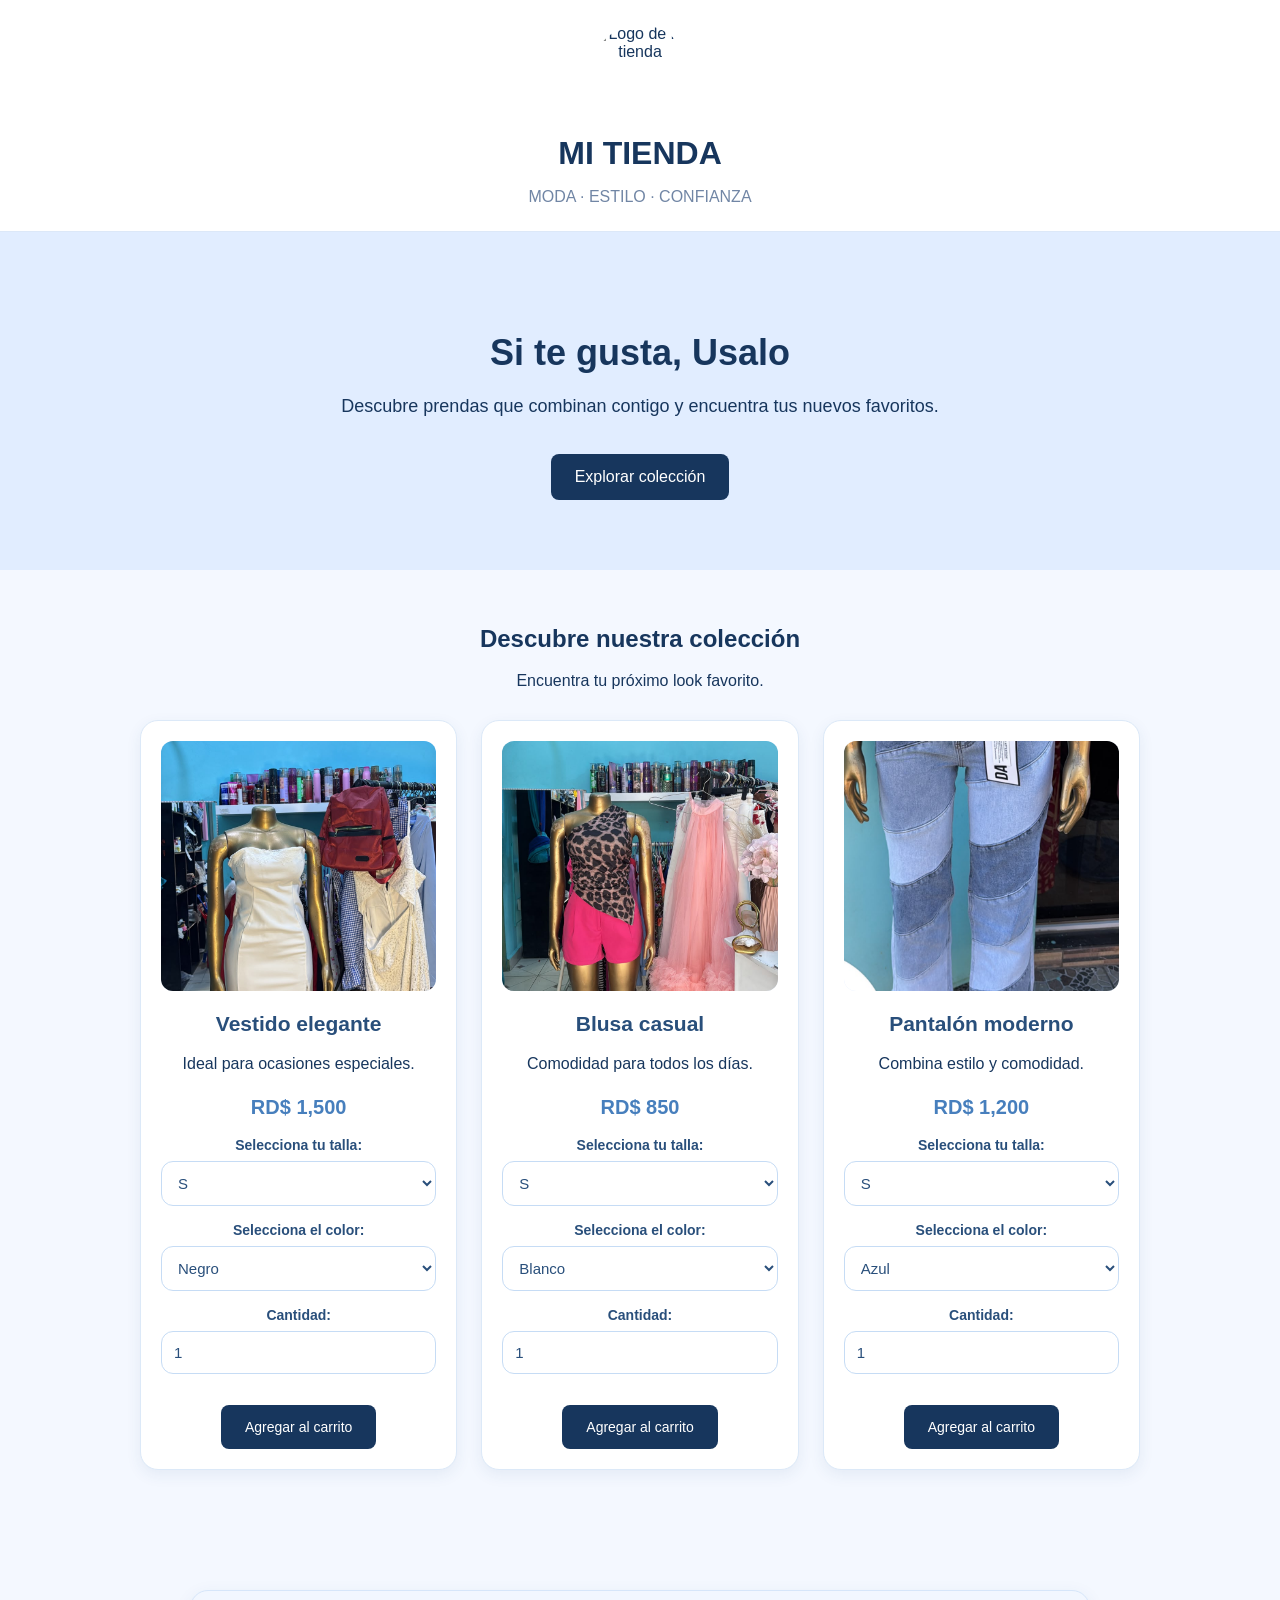
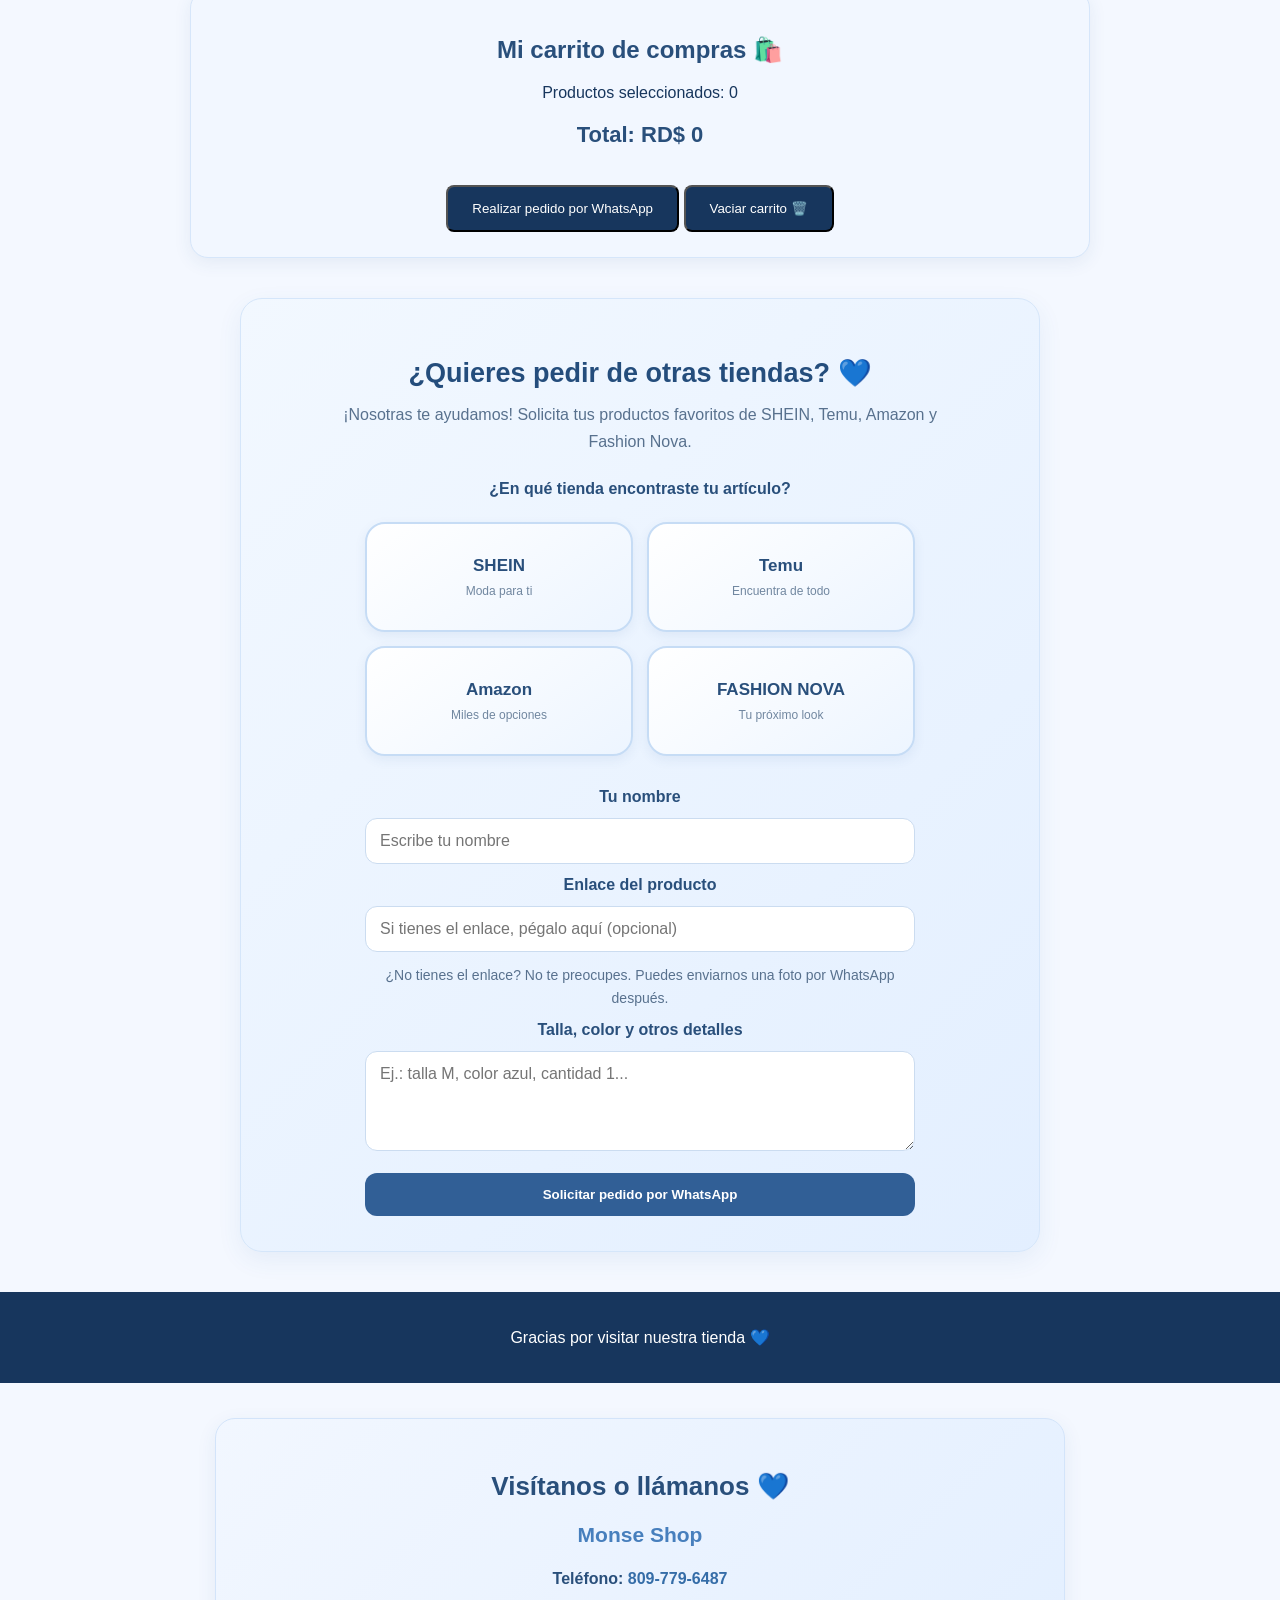
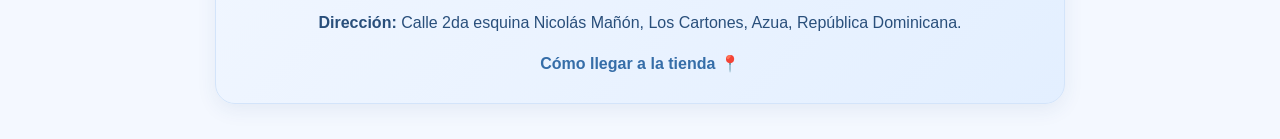
==== index.html @ 0945cb8c "Add files via upload" ====
<!DOCTYPE html>
<html lang="es">
<head>
    <meta charset="UTF-8">
    <meta name="viewport" content="width=device-width, initial-scale=1.0">
    <title>Monse shop</title>
    <link rel="stylesheet" href="style.css">
</head>
<body>
<header>
    <img src="imagenes/logo.jpeg" alt="Logo de mi tienda" class="logo">

    <h1>MI TIENDA</h1>
    <p>MODA · ESTILO · CONFIANZA</p>
</header>

    <main>
        <section class="portada">
            <h2>Si te gusta, Usalo</h2>

            <p>
                Descubre prendas que combinan contigo
                y encuentra tus nuevos favoritos.
            </p>

            <a href="#coleccion" class="boton">
                Explorar colección
            </a>
        </section>

        <section id="coleccion">
    <h2>Descubre nuestra colección</h2>
    <p>Encuentra tu próximo look favorito.</p>

    <div class="productos">

        <article class="producto">
            <div class="foto-producto">
            <img src="imagenes/Vestido.jpeg"  alt="vestido elegante">
            </div>
            <h3>Vestido elegante</h3>
            <p>Ideal para ocasiones especiales.</p>
           <p class="precio">RD$ 1,500</p>

<label for="talla-vestido">Selecciona tu talla:</label>
<select id="talla-vestido" class="opcion-producto">
    <option value="S">S</option>
    <option value="M">M</option>
    <option value="L">L</option>
    <option value="XL">XL</option>
</select>

<label for="color-vestido">Selecciona el color:</label>
<select id="color-vestido" class="opcion-producto">
    <option value="Negro">Negro</option>
    <option value="Azul">Azul</option>
    <option value="Blanco">Blanco</option>
    <option value="Rojo">Rojo</option>
</select>

<label for="cantidad-vestido">Cantidad:</label>
<input type="number" id="cantidad-vestido"
       class="opcion-producto" min="1" step="1" value="1" required>

<button class="boton agregar-carrito"
        data-nombre="Vestido elegante"
        data-precio="1500"
        data-talla="talla-vestido"
        data-color="color-vestido"
        data-cantidad="cantidad-vestido">
    Agregar al carrito
</button>
 
</a>
        </article>

        <article class="producto">
            <div class="foto-producto">
            <img src="imagenes/Blusa.jpeg"  alt="Blusa casual">
            </div>
            <h3>Blusa casual</h3>
            <p>Comodidad para todos los días.</p>
           <p class="precio">RD$ 850</p>

<label for="talla-blusa">Selecciona tu talla:</label>
<select id="talla-blusa" class="opcion-producto">
    <option value="S">S</option>
    <option value="M">M</option>
    <option value="L">L</option>
    <option value="XL">XL</option>
</select>

<label for="color-blusa">Selecciona el color:</label>
<select id="color-blusa" class="opcion-producto">
    <option value="Blanco">Blanco</option>
    <option value="Negro">Negro</option>
    <option value="Azul">Azul</option>
    <option value="Rosado">Rosado</option>
</select>

<label for="cantidad-blusa">Cantidad:</label>
<input type="number" id="cantidad-blusa"
       class="opcion-producto" min="1" step="1" value="1" required>

<button class="boton agregar-carrito"
        data-nombre="Blusa casual"
        data-precio="850"
        data-talla="talla-blusa"
        data-color="color-blusa"
        data-cantidad="cantidad-blusa">
    Agregar al carrito
</button>
  
        </article>

        <article class="producto">
            <div class="foto-producto">
            <img src="imagenes/Jeans.jpeg"  alt="Pantalón moderno">
            </div>
            <h3>Pantalón moderno</h3>
            <p>Combina estilo y comodidad.</p>
           <p class="precio">RD$ 1,200</p>

<label for="talla-jeans">Selecciona tu talla:</label>
<select id="talla-jeans" class="opcion-producto">
    <option value="S">S</option>
    <option value="M">M</option>
    <option value="L">L</option>
    <option value="XL">XL</option>
</select>

<label for="color-jeans">Selecciona el color:</label>
<select id="color-jeans" class="opcion-producto">
    <option value="Azul">Azul</option>
    <option value="Negro">Negro</option>
    <option value="Gris">Gris</option>
    <option value="Blanco">Blanco</option>
</select>

<label for="cantidad-jeans">Cantidad:</label>
<input type="number" id="cantidad-jeans"
       class="opcion-producto" min="1" step="1" value="1" required>

<button class="boton agregar-carrito"
        data-nombre="Pantalón moderno"
        data-precio="1200"
        data-talla="talla-jeans"
        data-color="color-jeans"
        data-cantidad="cantidad-jeans">
    Agregar al carrito
</button>
</a>
        </article>

    </div>
</section>
<section id="carrito-compras">
    <h2>Mi carrito de compras 🛍️</h2>

    <p>
        Productos seleccionados:
        <span id="cantidad-carrito">0</span>
    </p>

    <ul id="lista-carrito"></ul>

    <h3>
        Total:
        <span id="total-carrito">RD$ 0</span>
    </h3>
    <button id="enviar-whatsapp" class="boton">
    Realizar pedido por WhatsApp
</button>

<button id="vaciar-carrito" class="boton">
    Vaciar carrito 🗑️
</button>
</section>
    </main>
<section id="pedidos-especiales">
    <h2>¿Quieres pedir de otras tiendas? 💙</h2>

    <p>
        ¡Nosotras te ayudamos! Solicita tus productos
        favoritos de SHEIN, Temu, Amazon y Fashion Nova.
    </p>

    <form id="formulario-pedido">
        <label>¿En qué tienda encontraste tu artículo?</label>

<div class="tiendas-grid">

    <button type="button" class="tarjeta-tienda"
        data-tienda="SHEIN">
        <span class="nombre-tienda">SHEIN</span>
        <span class="texto-tienda">Moda para ti</span>
    </button>

    <button type="button" class="tarjeta-tienda"
        data-tienda="Temu">
        <span class="nombre-tienda">Temu</span>
        <span class="texto-tienda">Encuentra de todo</span>
    </button>

    <button type="button" class="tarjeta-tienda"
        data-tienda="Amazon">
        <span class="nombre-tienda">Amazon</span>
        <span class="texto-tienda">Miles de opciones</span>
    </button>

    <button type="button" class="tarjeta-tienda"
        data-tienda="Fashion Nova">
        <span class="nombre-tienda">FASHION NOVA</span>
        <span class="texto-tienda">Tu próximo look</span>
    </button>

</div>

<input type="hidden" id="tienda-pedido" required>

        <label for="nombre-cliente">
            Tu nombre
        </label>

        <input
            type="text"
            id="nombre-cliente"
            placeholder="Escribe tu nombre"
            required
        >

        <label for="enlace-producto">
            Enlace del producto
        </label>

        <input
    type="url"
    id="enlace-producto"
    placeholder="Si tienes el enlace, pégalo aquí (opcional)"
>
<p class="ayuda-formulario">
    ¿No tienes el enlace? No te preocupes.
    Puedes enviarnos una foto por WhatsApp después.
</p>

        <label for="detalles-pedido">
            Talla, color y otros detalles
        </label>

        <textarea
            id="detalles-pedido"
            placeholder="Ej.: talla M, color azul, cantidad 1..."
            rows="4"
            required
        ></textarea>

        <button type="submit" class="boton">
            Solicitar pedido por WhatsApp
        </button>
    </form>
</section>
    <footer>
        <p>Gracias por visitar nuestra tienda 💙</p>
    </footer>
<script src="script.js"></script>

<!-- Información de contacto de Monse Shop -->
<section id="contacto">
    <h2>Visítanos o llámanos 💙</h2>

    <h3>Monse Shop</h3>

    <p>
        <strong>Teléfono:</strong>
        <a href="tel:+18097796487">809-779-6487</a>
    </p>

    <p>
        <strong>Dirección:</strong>
        Calle 2da esquina Nicolás Mañón,
        Los Cartones, Azua, República Dominicana.
    </p>

    <a
        href="https://www.google.com/maps/search/?api=1&query=Calle+2da+esquina+Nicolas+Manon+Los+Cartones+Azua+Republica+Dominicana"
        target="_blank"
        rel="noopener noreferrer"
    >
        Cómo llegar a la tienda 📍
    </a>
</section>
</body>
</html>
---- style.css ----
/* Colores y estilos generales de la tienda */

* {
    box-sizing: border-box;
}

body {
    margin: 0;
    font-family: Arial, sans-serif;
    background-color: #F4F8FF;
    color: #17365D;
}

/* Encabezado */

header {
    background-color: #FFFFFF;
    padding: 25px 20px;
    text-align: center;
    border-bottom: 1px solid #DCE8F8;
}

header h1 {
    margin: 0;
    font-size: 32px;
    color: #17365D;
}

header p {
    color: #7186A5;
    margin-bottom: 0;
}

/* Portada principal */

.portada {
    text-align: center;
    padding: 70px 20px;
    background-color: #E1EDFF;
}

.portada h2 {
    font-size: 36px;
    margin-bottom: 15px;
}

.portada p {
    font-size: 18px;
    line-height: 1.6;
}

/* Botón principal */

.boton {
    display: inline-block;
    background-color: #17365D;
    color: white;
    padding: 14px 24px;
    border-radius: 8px;
    text-decoration: none;
    margin-top: 15px;
}

.boton:hover {
    background-color: #2D5688;
}

/* Secciones */

section {
    padding: 35px 20px;
    text-align: center;
}

footer {
    background-color: #17365D;
    color: white;
    padding: 20px;
    text-align: center;
}

/* Catálogo de productos */

.productos {
    display: grid;
    grid-template-columns: repeat(3, minmax(0, 1fr));
    gap: 24px;
    max-width: 1000px;
    margin: 30px auto;
}

.producto {
    background-color: #FFFFFF;
    padding: 20px;
    border-radius: 14px;
    border: 1px solid #DCE8F8;
    box-shadow: 0 4px 12px rgba(23, 54, 93, 0.08);
}

.foto-producto {
    background-color: #E1EDFF;
    min-height: 150px;
    display: flex;
    align-items: center;
    justify-content: center;
    font-size: 64px;
    border-radius: 10px;
}

.producto h3 {
    color: #17365D;
    margin-bottom: 8px;
}

.producto p {
    line-height: 1.5;
}

.precio {
    color: #244F85;
    font-weight: bold;
    font-size: 20px;
}

.producto .boton {
    border: none;
    cursor: pointer;
    font-size: 14px;
}

@media (max-width: 650px) {
    .productos {
        grid-template-columns: 1fr;
    }
}
.logo {
    width: 100px;
    height: 100px;
    object-fit: cover;
    border-radius: 50%;
    display: block;
    margin: 0 auto 10px;
}
.foto-producto {
    width: 100%;
    height: 250px;
    overflow: hidden;
    border-radius: 12px;
}

.foto-producto img {
    width: 100%;
    height: 100%;
    object-fit: cover;
    display: block;
}
#pedidos-especiales {
    background-color: #f0f7ff;
    padding: 35px 20px;
    margin: 30px auto;
    border-radius: 18px;
    max-width: 800px;
}

#pedidos-especiales h2 {
    color: #234b78;
    text-align: center;
}

#pedidos-especiales p {
    text-align: center;
    line-height: 1.6;
}

#formulario-pedido {
    display: flex;
    flex-direction: column;
    gap: 12px;
    max-width: 550px;
    margin: 25px auto 0;
}

#formulario-pedido label {
    color: #234b78;
    font-weight: bold;
}

#formulario-pedido input,
#formulario-pedido select,
#formulario-pedido textarea {
    width: 100%;
    box-sizing: border-box;
    padding: 12px;
    border: 1px solid #c5d9ef;
    border-radius: 10px;
    font: inherit;
    background-color: white;
}

#formulario-pedido textarea {
    resize: vertical;
}
/* Diseño de la sección de pedidos especiales */

#pedidos-especiales {
    background: linear-gradient(135deg, #f2f8ff, #e3efff);
    padding: 35px 22px;
    margin: 40px auto;
    border: 1px solid #d5e6fa;
    border-radius: 22px;
    max-width: 800px;
    box-shadow: 0 8px 24px rgba(55, 105, 160, 0.08);
}

#pedidos-especiales h2 {
    color: #244d7c;
    text-align: center;
    font-size: 27px;
    margin-bottom: 12px;
}

#pedidos-especiales > p {
    color: #58718e;
    text-align: center;
    line-height: 1.7;
    max-width: 600px;
    margin: 0 auto 25px;
}

#formulario-pedido {
    display: flex;
    flex-direction: column;
    gap: 12px;
    max-width: 550px;
    margin: 25px auto 0;
}

#formulario-pedido label {
    color: #294f7b;
    font-weight: 600;
}

#formulario-pedido input,
#formulario-pedido select,
#formulario-pedido textarea {
    width: 100%;
    box-sizing: border-box;
    padding: 13px 14px;
    border: 1px solid #cbdcf0;
    border-radius: 12px;
    font: inherit;
    color: #304b68;
    background-color: #ffffff;
    outline: none;
}

#formulario-pedido input:focus,
#formulario-pedido select:focus,
#formulario-pedido textarea:focus {
    border-color: #78a9e4;
    box-shadow: 0 0 0 3px rgba(120, 169, 228, 0.15);
}

#formulario-pedido .boton {
    border: none;
    cursor: pointer;
    margin-top: 10px;
    padding: 14px 18px;
    border-radius: 12px;
    background: #315f96;
    color: white;
    font-weight: 600;
    transition: background 0.2s ease;
}

#formulario-pedido .boton:hover {
    background: #244b78;
}

.ayuda-formulario {
    color: #58718e;
    font-size: 14px;
    line-height: 1.5;
    margin: 0;
}

@media (max-width: 600px) {
    #pedidos-especiales {
        margin: 25px 12px;
        padding: 25px 16px;
    }

    #pedidos-especiales h2 {
        font-size: 23px;
    }
}
/* Tarjetas para elegir la tienda */

.tiendas-grid {
    display: grid;
    grid-template-columns: repeat(2, minmax(0, 1fr));
    gap: 14px;
    margin: 12px 0 20px;
}

.tarjeta-tienda {
    display: flex;
    flex-direction: column;
    align-items: center;
    justify-content: center;
    gap: 8px;
    min-height: 110px;
    padding: 18px 12px;
    background: linear-gradient(145deg, #ffffff, #edf5ff);
    border: 2px solid #c6dcf5;
    border-radius: 20px;
    box-shadow: 0 4px 12px rgba(49, 95, 150, 0.08);
    cursor: pointer;
    transition: all 0.25s ease;
}

.nombre-tienda {
    color: #294f7b;
    font-size: 17px;
    font-weight: 700;
    text-align: center;
}

.texto-tienda {
    color: #7187a0;
    font-size: 12px;
    text-align: center;
}

.tarjeta-tienda:hover {
    border-color: #78a9e4;
    background: #f7faff;
    transform: translateY(-2px);
}

.tarjeta-tienda.seleccionada {
    background: #e3efff;
    border-color: #315f96;
    box-shadow: 0 0 0 2px rgba(49, 95, 150, 0.10);
}

.tarjeta-tienda.seleccionada .nombre-tienda {
    color: #1f4776;
}

@media (max-width: 380px) {
    .tiendas-grid {
        gap: 8px;
    }

    .nombre-tienda {
        font-size: 15px;
    }
}
/* Opciones de talla, color y cantidad */
.opcion-producto {
    display: block;
    width: 100%;
    box-sizing: border-box;
    margin: 8px 0 16px;
    padding: 12px;
    color: #294f7b;
    background-color: #ffffff;
    border: 1px solid #c6dcf5;
    border-radius: 12px;
    font-size: 15px;
    outline: none;
    transition: border-color 0.2s ease, box-shadow 0.2s ease;
}

/* Cuando la clienta selecciona una opción */
.opcion-producto:focus {
    border-color: #78a9e4;
    box-shadow: 0 0 0 3px rgba(120, 169, 228, 0.18);
}

/* Etiquetas de las opciones */
.producto label {
    display: block;
    margin-top: 10px;
    color: #294f7b;
    font-size: 14px;
    font-weight: 600;
}
/* Diseño elegante para las tarjetas de productos */
.producto {
    background-color: #ffffff;
    border: 1px solid #dce9f8;
    border-radius: 18px;
    padding: 20px;
    margin-bottom: 25px;
    box-shadow: 0 5px 15px rgba(41, 79, 123, 0.08);
    transition: transform 0.3s ease, box-shadow 0.3s ease;
}

/* Efecto al pasar el cursor */
.producto:hover {
    transform: translateY(-4px);
    box-shadow: 0 10px 25px rgba(41, 79, 123, 0.15);
}

/* Imágenes de los productos */
.producto img {
    width: 100%;
    max-width: 320px;
    height: 320px;
    object-fit: cover;
    display: block;
    margin: 0 auto 18px;
    border-radius: 14px;
}

/* Nombre del producto */
.producto h3 {
    color: #294f7b;
    font-size: 21px;
    margin-bottom: 10px;
}

/* Precio */
.producto .precio {
    color: #477fbd;
    font-size: 20px;
    font-weight: bold;
    margin: 15px 0;
}
/* Diseño elegante para las tarjetas de productos */
.producto {
    background-color: #ffffff;
    border: 1px solid #dce9f8;
    border-radius: 18px;
    padding: 20px;
    margin-bottom: 25px;
    box-shadow: 0 5px 15px rgba(41, 79, 123, 0.08);
    transition: transform 0.3s ease, box-shadow 0.3s ease;
}

/* Efecto al pasar el cursor */
.producto:hover {
    transform: translateY(-4px);
    box-shadow: 0 10px 25px rgba(41, 79, 123, 0.15);
}

/* Imágenes de los productos */
.producto img {
    width: 100%;
    max-width: 320px;
    height: 320px;
    object-fit: cover;
    display: block;
    margin: 0 auto 18px;
    border-radius: 14px;
}

/* Nombre del producto */
.producto h3 {
    color: #294f7b;
    font-size: 21px;
    margin-bottom: 10px;
}

/* Precio */
.producto .precio {
    color: #477fbd;
    font-size: 20px;
    font-weight: bold;
    margin: 15px 0;
}
/* Adaptación de la tienda para celulares */
@media (max-width: 600px) {
    .productos {
        display: grid;
        grid-template-columns: 1fr;
        gap: 20px;
        padding: 12px;
    }

    .producto {
        width: 100%;
        box-sizing: border-box;
        padding: 16px;
    }

    .producto img {
        width: 100%;
        max-width: 100%;
        height: 280px;
        object-fit: cover;
    }

    .producto h3 {
        font-size: 19px;
    }

    .boton {
        width: 100%;
        box-sizing: border-box;
        padding: 14px;
    }

    #carrito-compras {
        padding: 16px;
        margin: 15px 10px;
    }

    .opcion-producto {
        font-size: 16px;
    }
}
/* Diseño del carrito de compras */
#carrito-compras {
    background-color: #f2f7ff;
    border: 1px solid #d6e6fa;
    border-radius: 18px;
    padding: 25px;
    margin: 30px auto;
    max-width: 900px;
    box-shadow: 0 5px 18px rgba(41, 79, 123, 0.08);
}

/* Título del carrito */
#carrito-compras h2 {
    color: #294f7b;
    margin-bottom: 20px;
}

/* Lista de productos seleccionados */
#lista-carrito {
    padding-left: 20px;
}

/* Cada producto dentro del carrito */
#lista-carrito li {
    background-color: #ffffff;
    border: 1px solid #dce9f8;
    border-radius: 12px;
    padding: 14px;
    margin-bottom: 12px;
    color: #294f7b;
    line-height: 1.8;
    overflow-wrap: anywhere;
}

/* Total del pedido */
#carrito-compras h3 {
    color: #294f7b;
    font-size: 22px;
    margin-top: 20px;
}

/* Botones de eliminar productos */
#lista-carrito li button {
    background-color: #e5effc;
    color: #294f7b;
    border: none;
    border-radius: 8px;
    padding: 8px 12px;
    margin: 8px;
    cursor: pointer;
}
/* Sección de contacto de Monse Shop */
#contacto {
    background: linear-gradient(135deg, #f2f7ff, #e3efff);
    border: 1px solid #d3e4fa;
    border-radius: 20px;
    padding: 30px 20px;
    margin: 35px auto;
    max-width: 850px;
    text-align: center;
    box-shadow: 0 6px 20px rgba(41, 79, 123, 0.08);
    box-sizing: border-box;
}

/* Título de contacto */
#contacto h2 {
    color: #294f7b;
    font-size: 26px;
    margin-bottom: 20px;
}

/* Nombre de la tienda */
#contacto h3 {
    color: #477fbd;
    font-size: 21px;
    margin-bottom: 18px;
}

/* Teléfono y dirección */
#contacto p {
    color: #294f7b;
    font-size: 16px;
    line-height: 1.8;
    overflow-wrap: anywhere;
}

/* Enlaces de contacto */
#contacto a {
    color: #356da8;
    font-weight: 600;
    text-decoration: none;
}

/* Efecto al pasar el cursor */
#contacto a:hover {
    color: #1f426b;
    text-decoration: underline;
}

/* Adaptación a celulares */
@media (max-width: 600px) {
    #contacto {
        margin: 25px 12px;
        padding: 24px 16px;
    }

    #contacto h2 {
        font-size: 23px;
    }
}
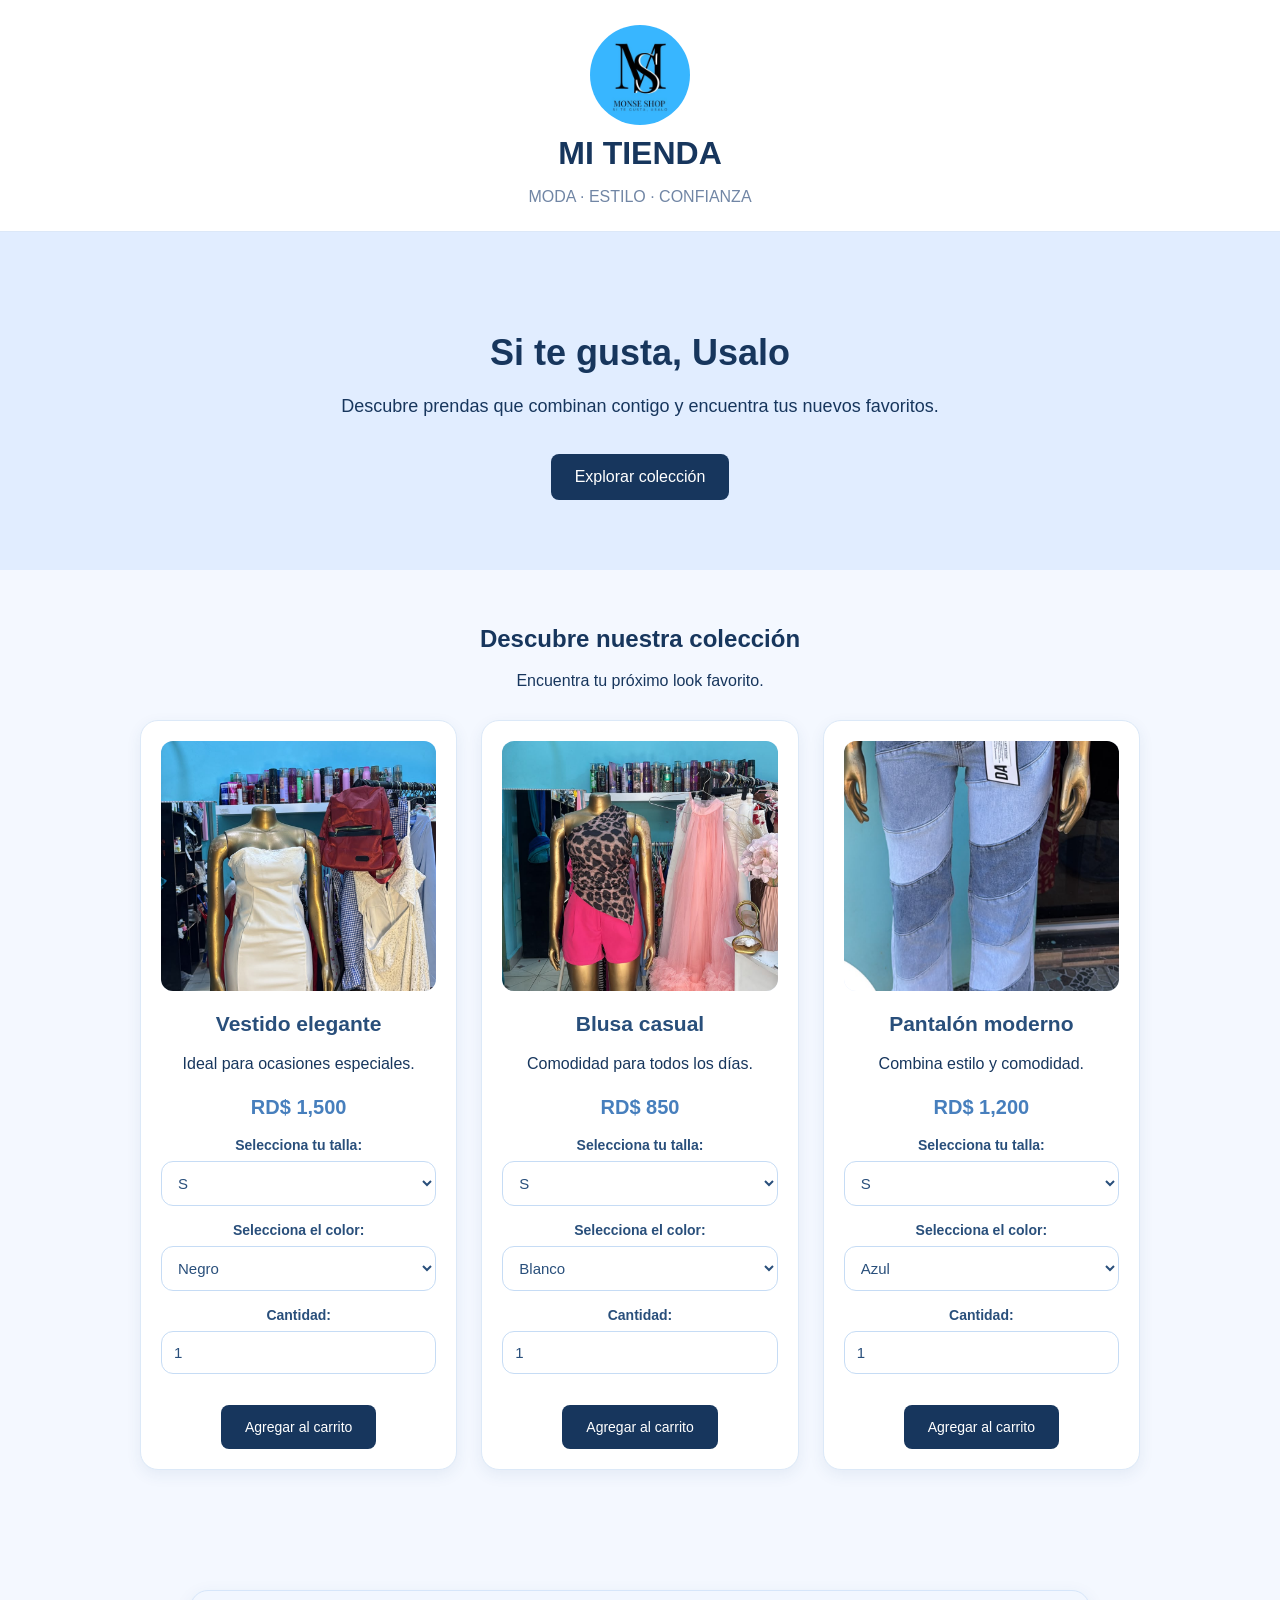
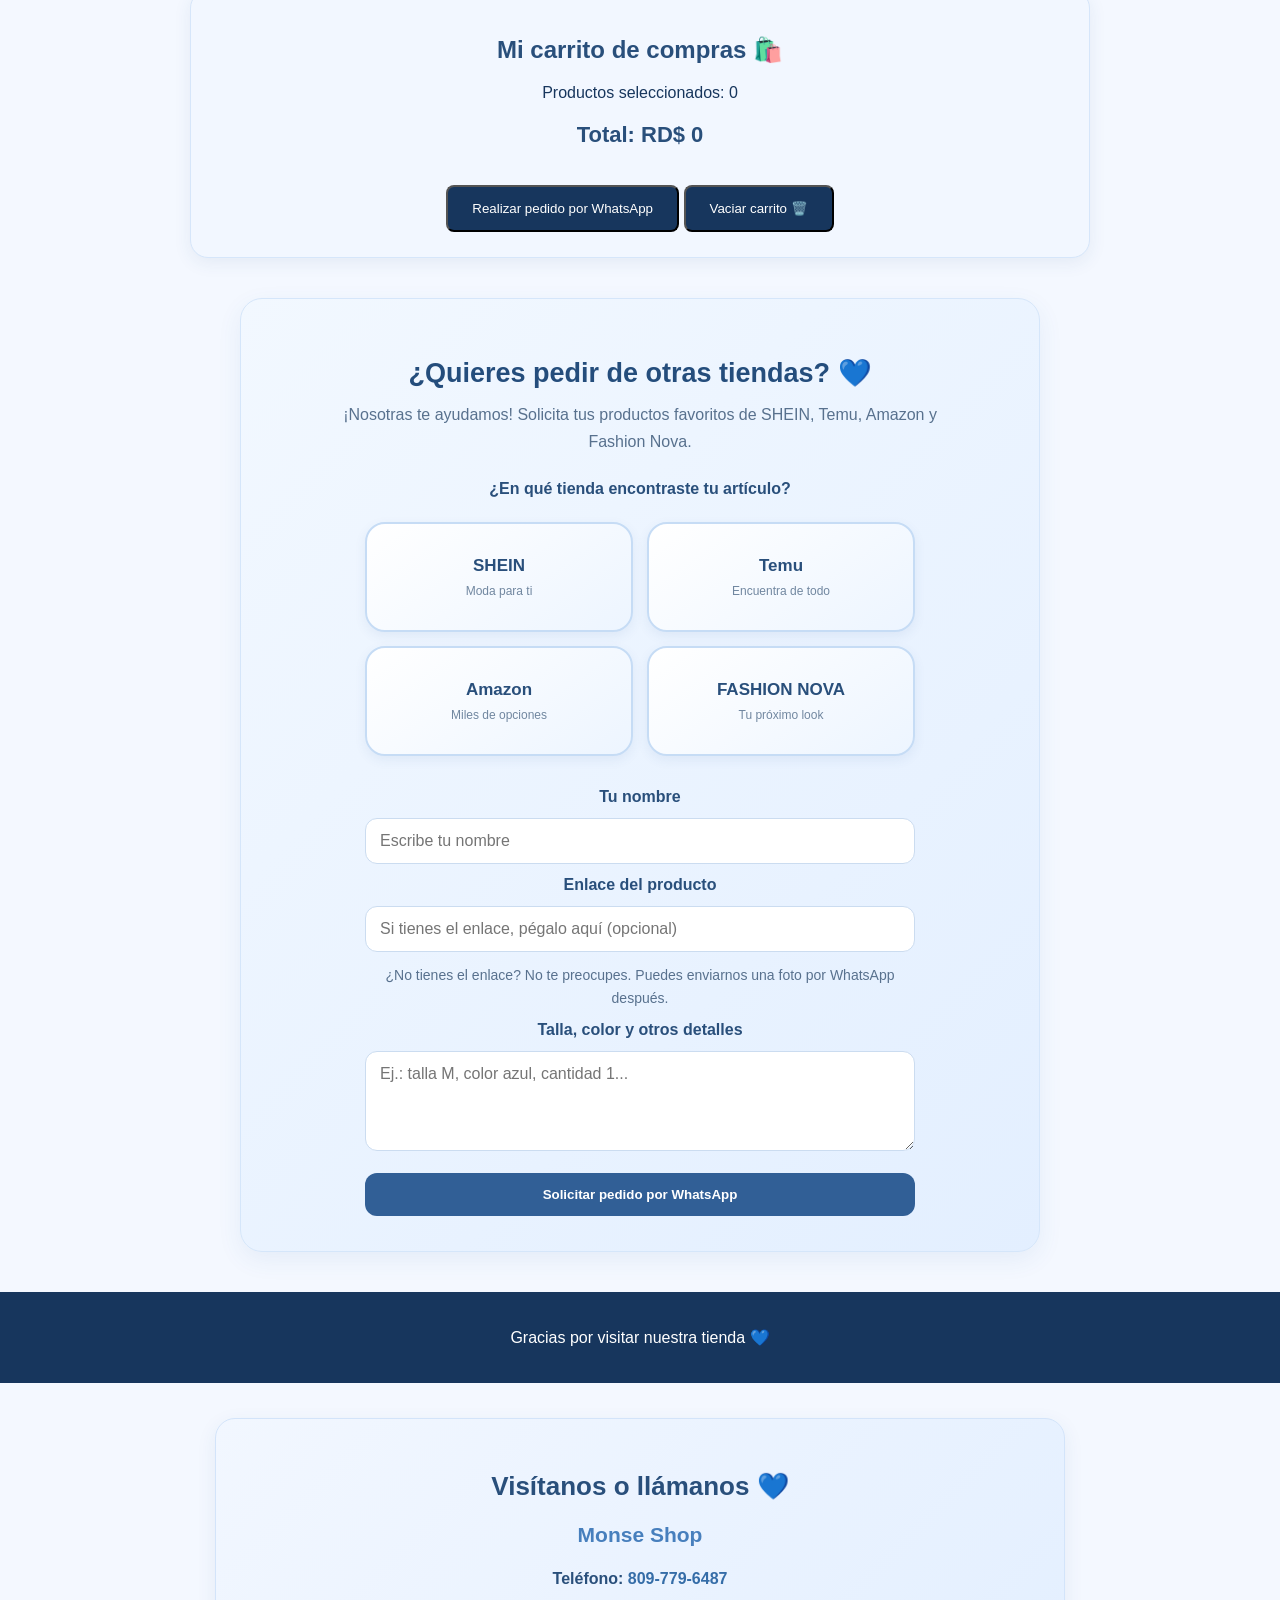
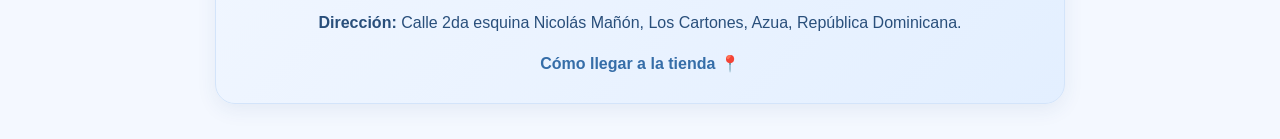
==== commit 4ec1a36c: "Update index.html" ====
--- a/index.html
+++ b/index.html
@@ -8,7 +8,7 @@
 </head>
 <body>
 <header>
-    <img src="imagenes/logo.jpeg" alt="Logo de mi tienda" class="logo">
+    <img src="imagenes/Logo.jpeg" alt="Logo de mi tienda" class="logo">
 
     <h1>MI TIENDA</h1>
     <p>MODA · ESTILO · CONFIANZA</p>
@@ -290,4 +290,4 @@
     </a>
 </section>
 </body>
-</html>+</html>
